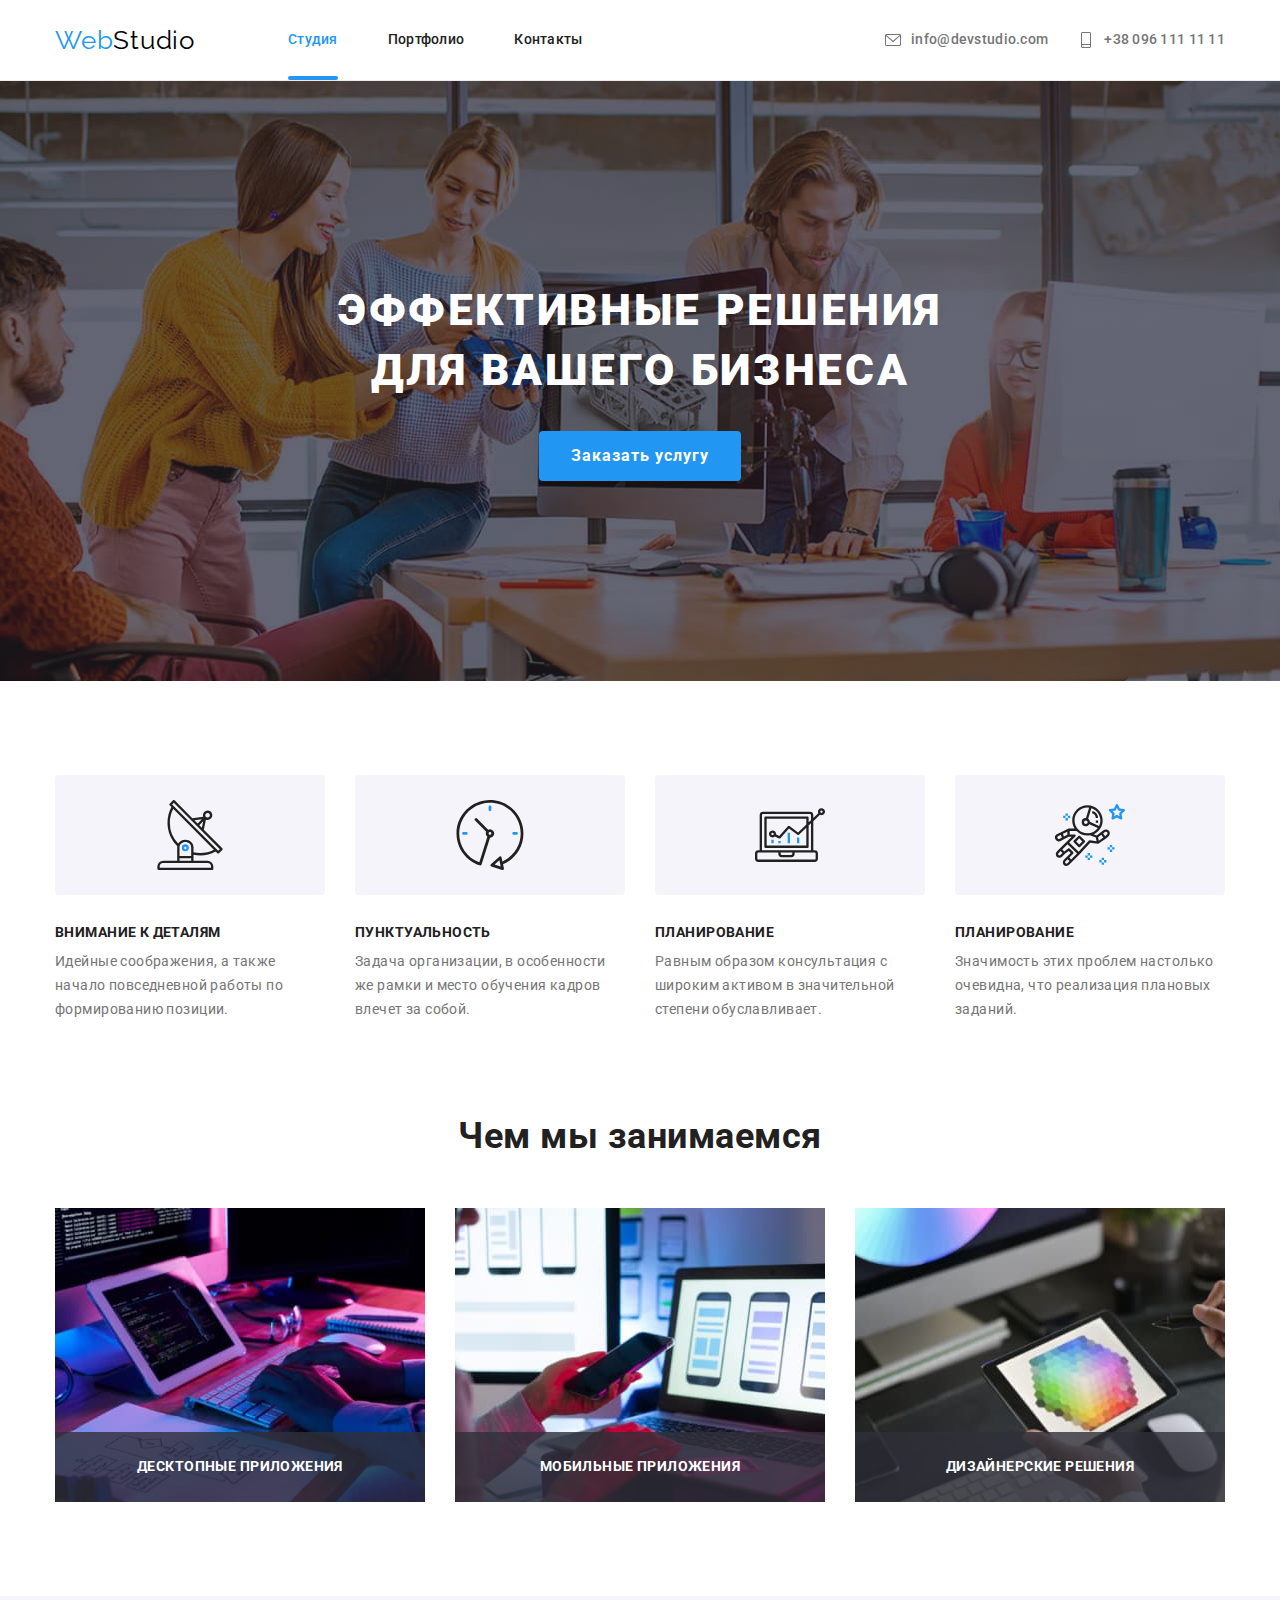
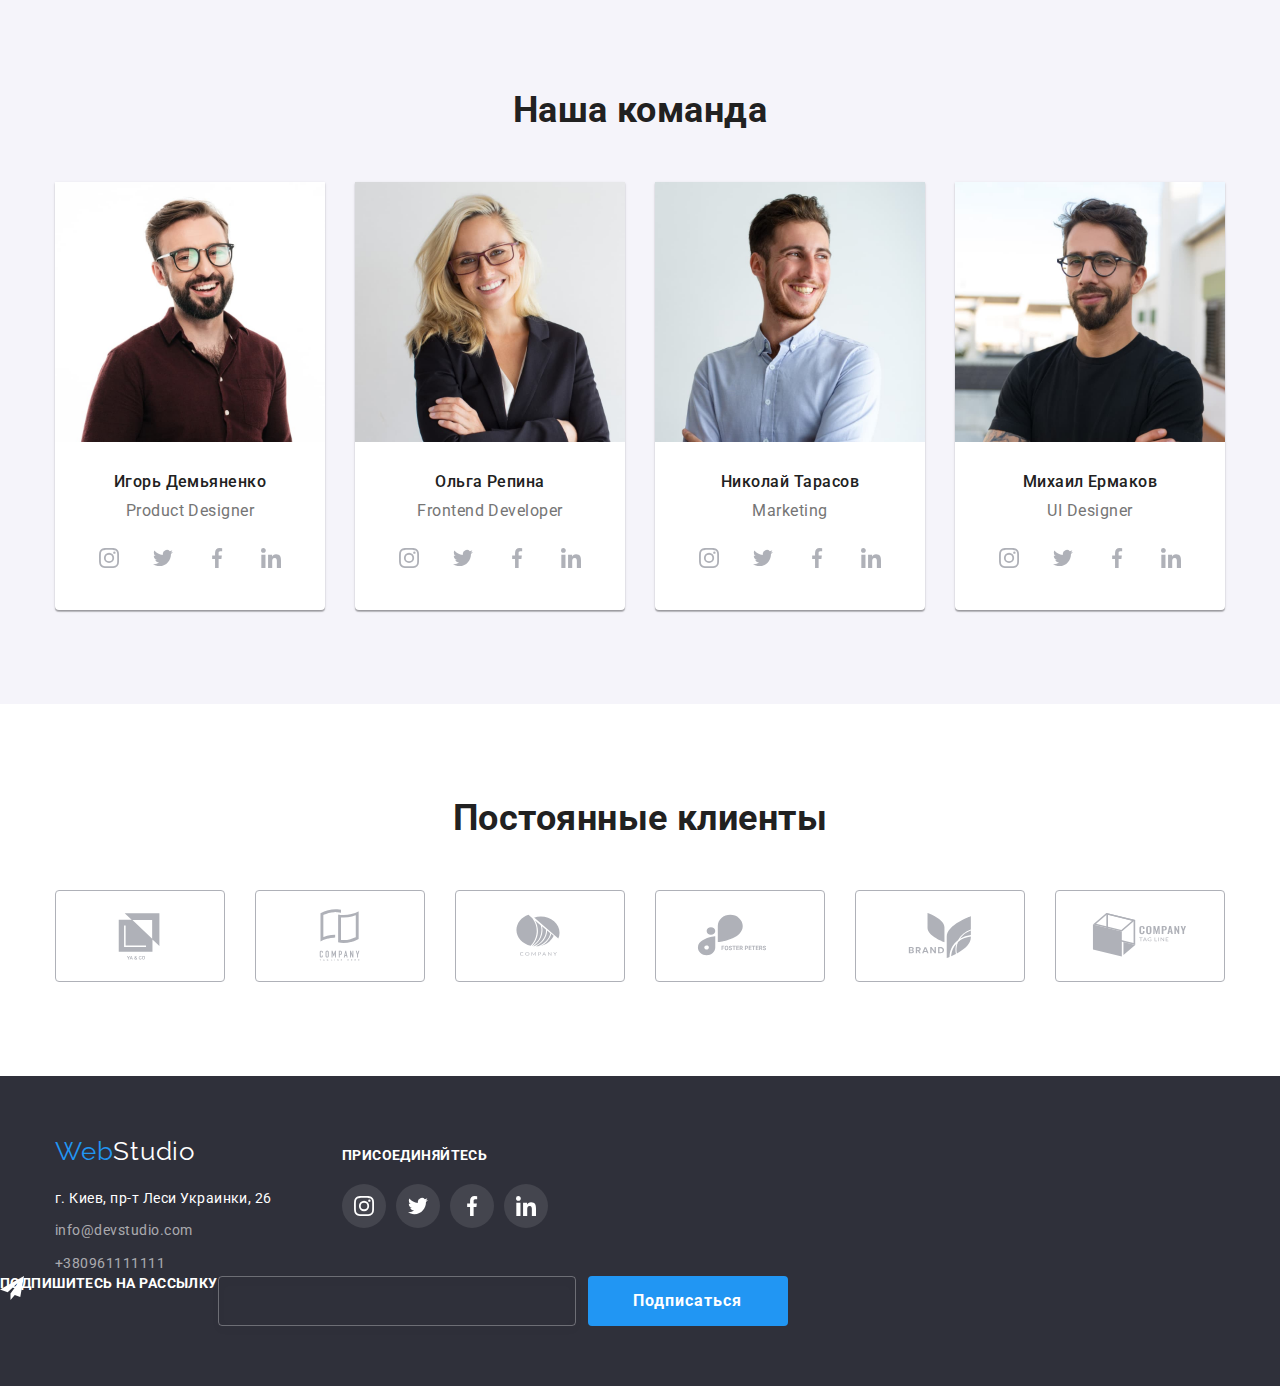
==== index.html @ c55dc3ca "Форма заявки в футере" ====
<!DOCTYPE html>
<html lang="ru">
    <head>     
    <meta charset="UTF-8" />
    <meta http-equiv="X-UA-Compatible" content="IE=edge" />
    <meta name="viewport" content="width=device-width, initial-scale=1.0" />
    <title>Рекламное агенство WebStudio</title>
    <link href="https://fonts.googleapis.com/css2?family=Raleway:wght@700&family=Roboto:wght@400;500;700;900&display=swap"
      rel="stylesheet"/>
      <link rel="stylesheet" href="https://cdnjs.cloudflare.com/ajax/libs/modern-normalize/1.1.0/modern-normalize.min.css"/>
    <link rel="stylesheet" href="./css/styles.css" />
  </head>
  <body>
    <!--Шапка сайта с кнопками и контактами-->
    <header class="header">
      <div class="header-section container">
              <nav class="header-nav">
                <a href="index.html" class="logo-header" lang="en">
                  <span class="web">Web</span><span class="studio">Studio</span>
                </a>
                <ul class="nav-links">
                  <li class="nav-item"><a href="index.html" class="nav-link current">Студия</a></li>
                  <li class="nav-item"><a href="portfolio.html" class="nav-link">Портфолио</a></li>
                  <li class="nav-item"><a href="" class="nav-link">Контакты</a></li>
                </ul>
              </nav>
              <ul class="nav-contacts">                
                <li class="cont-item"><a href="mailto:info@devstudio.com" lang="en" class="nav-contact"><svg class="contact-icon" width="16px" height="16px">
                  <use href="./img/icons.svg#icon-mail">
                  </use>
                </svg>info@devstudio.com</a></li>
                <li class="cont-item"><a href="tel:+380961111111" class="nav-contact"><svg class="contact-icon" width="16px" height="16px">
                  <use href="./img/icons.svg#icon-smartphone">
                  </use>
                </svg>+38 096 111 11 11</a></li>
              </ul>
      </div>
    </header>

    <!--Слайдер с баннером или видео-->
    <main>
        <section class="main-section overlay">
          <div class="container">
          <h1 class="main-title">Эффективные решения для вашего бизнеса</h1>
          <button type="button" class="main-button" data-modal-open>Заказать услугу</button>
          </div>
        </section>
      

      <!--Основная информация на странице-->
      <section class="features section">
        <div class="container">
            <h2 class="feature-title visually-hidden">Особенности</h2>
            <ul class="feature-list">
              <li class="feature-item">
                <div class="feature-icons">
                  <svg width="70px" height="70px">
                    <use href="./img/icons.svg#icon-antenna"></use>
                  </svg>
                </div>
                <h3 class="feature-subtitle">Внимание к деталям</h3>
                <p class="feature-text">
                  Идейные соображения, а также начало повседневной работы по
                  формированию позиции.
                </p>
              </li>
              <li  class="feature-item">
                <div class="feature-icons">
                  <svg width="70px" height="70px">
                    <use href="./img/icons.svg#icon-clock"></use>
                  </svg>
                </div>
                <h3 class="feature-subtitle">Пунктуальность</h3>
                <p class="feature-text">
                  Задача организации, в особенности же рамки и место обучения кадров
                  влечет за собой.
                </p>
              </li>
              <li  class="feature-item">
                <div class="feature-icons">
                  <svg width="70px" height="70px">
                    <use href="./img/icons.svg#icon-diagram"></use>
                  </svg>
                </div>
                <h3 class="feature-subtitle">Планирование</h3>
                <p class="feature-text">
                  Равным образом консультация с широким активом в значительной
                  степени обуславливает.
                </p>
              </li>
              <li class="feature-item">
                <div class="feature-icons">
                  <svg width="70px" height="70px">
                    <use href="./img/icons.svg#icon-astronaut"></use>
                  </svg>
                </div>
                <h3 class="feature-subtitle">Планирование</h3>
                <p class="feature-text">
                  Значимость этих проблем настолько очевидна, что реализация плановых заданий.
                </p>
              </li>
            </ul>
        </div>

      </section>

      <!--Чем занимается компания-->
      <section class="info-section">
        <div class="container">
          <h2 class="info-title">Чем мы занимаемся</h2>
          <ul class="info-list">            
            <li class="info-item">     
              <img src="./img/main/img.jpg" alt="Набор кода" width="370" height="294" />
              <div class="info-block">
              <p class="info-text">
                Десктопные приложения
              </p>
              </div>
            </li>
            <li class="info-item">
              <img src="./img/main/img_1.jpg" alt="Телефон в руке" width="370" height="294" />
              <div class="info-block">
              <p class="info-text">
                Мобильные приложения
              </p>
              </div>            
            </li>
            <li class="info-item">
              <img src="./img/main/img_2.jpg" alt="Выбор цвета на экране" width="370" height="294" />
              <div class="info-block">
              <p class="info-text">
                Дизайнерские решения
              </p>
              </div>
            </li>
          </ul>
        </div>
        
      </section>

      <!--Наша команда-->
      <section class="team section">
        <div class="container">
          <h2 class="team-title">Наша команда</h2>
          <ul class="team-list">
            <li class="team-item">
              <img src="./img/main/img_3.jpg" alt="Игорь Демьяненко" width="270" height="260" />
              <div class="team-discription">
                <h3 class="team-subtitle">Игорь Демьяненко</h3>
                <p class="team-text">Product Designer</p>
                <ul class="social-list">
                  <li class="social-item">
                    <a href="" class="social-link">
                      <svg class="social-icon" width="20px" height="20px">
                        <use href="./img/icons.svg#icon-team_instagram"></use>
                      </svg>
                    </a>
                  </li>
                  <li class="social-item">
                    <a href="" class="social-link">
                      <svg class="social-icon" width="20px" height="20px">
                        <use href="./img/icons.svg#icon-team_twitter"></use>
                      </svg>
                    </a>
                  </li>
                  <li class="social-item">
                    <a href="" class="social-link">
                      <svg class="social-icon" width="20px" height="20px">
                        <use href="./img/icons.svg#icon-team_facebook"></use>
                      </svg>
                    </a>
                  </li>
                  <li class="social-item">
                    <a href="" class="social-link">
                      <svg class="social-icon" width="20px" height="20px">
                        <use href="./img/icons.svg#icon-team_linkedin"></use>
                      </svg>
                    </a>
                  </li>
                </ul>
              </div>
            </li>
            <li class="team-item">
              <img src="./img/main/img_4.jpg" alt="Ольга Репина" width="270" height="260" />
              <div class="team-discription">
                <h3 class="team-subtitle">Ольга Репина</h3>
                <p class="team-text">Frontend Developer</p>
                <ul class="social-list">
                  <li class="social-item">
                    <a href="" class="social-link">
                      <svg class="social-icon" width="20px" height="20px">
                        <use href="./img/icons.svg#icon-team_instagram"></use>
                      </svg>
                    </a>
                  </li>
                  <li class="social-item">
                    <a href="" class="social-link">
                      <svg class="social-icon" width="20px" height="20px">
                        <use href="./img/icons.svg#icon-team_twitter"></use>
                      </svg>
                    </a>
                  </li>
                  <li class="social-item">
                    <a href="" class="social-link">
                      <svg class="social-icon" width="20px" height="20px">
                        <use href="./img/icons.svg#icon-team_facebook"></use>
                      </svg>
                    </a>
                  </li>
                  <li class="social-item">
                    <a href="" class="social-link">
                      <svg class="social-icon" width="20px" height="20px">
                        <use href="./img/icons.svg#icon-team_linkedin"></use>
                      </svg>
                    </a>
                  </li>
                </ul>
              </div>            
            </li>
            <li class="team-item">
              <img src="./img/main/img_5.jpg" alt="Николай Тарасов" width="270" height="260" />
              <div class="team-discription">
                <h3 class="team-subtitle">Николай Тарасов</h3>
                <p class="team-text">Marketing</p>
                <ul class="social-list">
                  <li class="social-item">
                    <a href="" class="social-link">
                      <svg class="social-icon" width="20px" height="20px">
                        <use href="./img/icons.svg#icon-team_instagram"></use>
                      </svg>
                    </a>
                  </li>
                  <li class="social-item">
                    <a href="" class="social-link">
                      <svg class="social-icon" width="20px" height="20px">
                        <use href="./img/icons.svg#icon-team_twitter"></use>
                      </svg>
                    </a>
                  </li>
                  <li class="social-item">
                    <a href="" class="social-link">
                      <svg class="social-icon" width="20px" height="20px">
                        <use href="./img/icons.svg#icon-team_facebook"></use>
                      </svg>
                    </a>
                  </li>
                  <li class="social-item">
                    <a href="" class="social-link">
                      <svg class="social-icon" width="20px" height="20px">
                        <use href="./img/icons.svg#icon-team_linkedin"></use>
                      </svg>
                    </a>
                  </li>
                </ul>
              </div>
            </li>
            <li class="team-item">
              <img src="./img/main/img_6.jpg" alt="Михаил Ермаков" width="270" height="260" />
              <div class="team-discription">
                <h3 class="team-subtitle">Михаил Ермаков</h3>
                <p class="team-text">UI Designer</p>
                <ul class="social-list">
                  <li class="social-item">
                    <a href="" class="social-link">
                      <svg class="social-icon" width="20px" height="20px">
                        <use href="./img/icons.svg#icon-team_instagram"></use>
                      </svg>
                    </a>
                  </li>
                  <li class="social-item">
                    <a href="" class="social-link">
                      <svg class="social-icon" width="20px" height="20px">
                        <use href="./img/icons.svg#icon-team_twitter"></use>
                      </svg>
                    </a>
                  </li>
                  <li class="social-item">
                    <a href="" class="social-link">
                      <svg class="social-icon" width="20px" height="20px">
                        <use href="./img/icons.svg#icon-team_facebook"></use>
                      </svg>
                    </a>
                  </li>
                  <li class="social-item">
                    <a href="" class="social-link">
                      <svg class="social-icon" width="20px" height="20px">
                        <use href="./img/icons.svg#icon-team_linkedin"></use>
                      </svg>
                    </a>
                  </li>
                </ul>
              </div>              
            </li>
          </ul>
        </div>
      </section>
      <!-- Постоянные клиенты -->
      <section class="section">
        <div class="container">
          <h2 class="client-title">Постоянные клиенты</h2>
          <ul class="client-list">
            <li class="client-item">
              <a href="" class="client-link">
                <svg class="client-icon" width="106px" height="60px">
                  <use href="./img/icons.svg#icon-company_one"></use>
                </svg>
              </a>
            </li>
            <li class="client-item">
              <a href="" class="client-link">
                <svg class="client-icon" width="106px" height="60px">
                  <use href="./img/icons.svg#icon-company_two"></use>
                </svg>
              </a>
            </li>
            <li class="client-item">
              <a href="" class="client-link">
                <svg class="client-icon" width="106px" height="60px">
                  <use href="./img/icons.svg#icon-company_three"></use>
                </svg>
              </a>
            </li>
            <li class="client-item">
              <a href="" class="client-link">
                <svg class="client-icon" width="106px" height="60px">
                  <use href="./img/icons.svg#icon-company_four"></use>
                </svg>
              </a>
            </li>
            <li class="client-item">
              <a href="" class="client-link">
                <svg class="client-icon" width="106px" height="60px">
                  <use href="./img/icons.svg#icon-company_five"></use>
                </svg>
              </a>
            </li>
            <li class="client-item">
              <a href="" class="client-link">
                <svg class="client-icon" width="106px" height="60px">
                  <use href="./img/icons.svg#icon-company_six"></use>
                </svg>
              </a>
            </li>
          </ul>
        </div>
      </section>
    </main>

    <!--Подвал сайта-->

    <footer class="footer">
      <div class="container footer-section">
        <div>
          <a href="index.html" class="logo-footer" lang="en">
            <span class="web">Web</span><span class="footer-studio">Studio</span>
          </a>
          <address>
            <p class="contacts">
              <span class="footer-location">г. Киев, пр-т Леси Украинки, 26</span>
              <a href="mailto:info@devstudio.com" lang="en" class="footer-contact-mail">info@devstudio.com</a>
              <a href="tel:+380961111111" class="footer-contact-phone">+380961111111</a>
            </p>
          </address>
        </div>
        <div class="footer-social">
          <h2 class="footer-social-title">присоединяйтесь</h2>
          <ul class="footer-social-list">
            <li class="footer-social-item">
              <a href="" class="footer-social-link">
                <svg class="footer-social-icon" width="20px" height="20px">
                  <use href="./img/icons.svg#icon-footer_instagram"></use>
                </svg>
              </a>
            </li>
            <li class="footer-social-item">
              <a href="" class="footer-social-link">
                <svg class="footer-social-icon" width="20px" height="20px">
                  <use href="./img/icons.svg#icon-footer_twitter"></use>
                </svg>
              </a>
            </li>
            <li class="footer-social-item">
              <a href="" class="footer-social-link">
                <svg class="footer-social-icon" width="20px" height="20px">
                  <use href="./img/icons.svg#icon-footer_facebook"></use>
                </svg>
              </a>
            </li>
            <li class="footer-social-item">
              <a href="" class="footer-social-link">
                <svg class="footer-social-icon" width="20px" height="20px">
                  <use href="./img/icons.svg#icon-footer_linkedin"></use>
                </svg>
              </a>
            </li>
          </ul>
        </div>
      </div>
      <form class="footer-form">
        <div class="footer-form-block">
          <p class="footer-form-text">Подпишитесь на рассылку</p>
          <input class="footer-form-input" type="text">
          <button class="footer-form-button" type="submit">
            <span class="footer-form-button-text">Подписаться</span>
          </button>
          <svg class="form-footer-icon" width="24px" height="24px">
            <use href="./img/icons.svg#icon-icon-send"></use>
          </svg>
        </div>
      </form>          
    </footer>
    <div class="backdrop is-hidden" data-modal>
      <div class="modal">
        <button type="button" class="modal-btn" data-modal-close>
          <svg class="icon-close" width="18px" height="18px">
            <use href="./img/icons.svg#icon-close"></use>
          </svg>
        </button>
        <form action="#" class="modal-form">
          <p class="modal-form-head">Оставьте свои данные, мы вам перезвоним</p>
          <label class="modal-form-field">
            Имя
            <span class="modal-form-wrapper">
              <input class="modal-form-input" type="text" name="user-name">
              <svg class="modal-form-icon" width="18px" height="18px">
                <use href="./img/icons.svg#icon-person"></use>
              </svg>
            </span>
          </label>
          <label class="modal-form-field">
            Телефон
            <span class="modal-form-wrapper">
              <input class="modal-form-input" type="tel" name="user-tel">
              <svg class="modal-form-icon" width="18px" height="18px">
                <use href="./img/icons.svg#icon-phone"></use>
              </svg>
            </span>
          </label>
          <label class="modal-form-field">
            Почта
            <span class="modal-form-wrapper">
              <input class="modal-form-input" type="email" name="user-email">
              <svg class="modal-form-icon" width="18px" height="18px">
                <use href="./img/icons.svg#icon-email"></use>
              </svg>
            </span>
          </label>
          <label class="modal-form-textarea-field">
            Комментарий
            <textarea class="modal-form-message" name="user-message" placeholder="Введите текст"></textarea>
          </label>
          <input class="modal-form-checkbox visually-hidden" type="checkbox" id="policy">
          <label class="modal-form-checkbox-label" for="policy">Соглашаюсь с рассылкой и принимаю&nbsp;
          <a class="policy-link" href="">Условия договора</a></label>
          <button class="modal-form-btn" type="submit">
            Отправить
          </button>
        </form>
      </div>
    </div>
    <script src="js/modal.js"></script>
  </body>
  </html>
---- css/styles.css ----
body {
  background-color: #ffffff;
  color: #212121;
  font-family: Roboto, sans-serif;
  letter-spacing: 0.03em;
}

:root {
  --primery-text-color: #212121;
  --secondary-text-color: #757575;
  --text-white-color: #ffffff;
  --accent-text-color: #2196f3;
}

h1,
h2,
h3,
h4,
h5,
h6,
p {
  margin: 0;
}

ul {
  padding: 0;
  margin: 0;
}

.visually-hidden {
  position: absolute;
  width: 1px;
  height: 1px;
  margin: -1px;
  padding: 0;
  overflow: hidden;
  border: 0;
  clip: rect(0 0 0 0);
}

img {
  display: block;
  max-width: 100%;
}

.container {
  width: 1200px;
  padding-left: 15px;
  padding-right: 15px;
  margin: 0 auto;
}

.section {
  padding: 94px 0px;
}

/* Блок header */

.header {
  border-bottom: 1px solid #ececec;
}

.header-section {
  display: flex;
  align-items: center;
}

.header-nav {
  display: flex;
  align-items: center;
}

.logo-header {
  margin-right: 93px;

  text-decoration: none;
  font-family: Raleway, sans-serif;
  letter-spacing: 0.03em;
  font-size: 26px;
  line-height: 1.19;
}

.web {
  color: var(--accent-text-color);
}

.studio {
  color: #000000;
}

.nav-links {
  display: flex;

  list-style: none;
  letter-spacing: 0.02em;
  font-weight: 500;
  font-size: 14px;
  line-height: 1.14;
}

.nav-links .nav-item + .nav-item {
  margin-left: 50px;
}

.nav-link {
  display: block;
  padding-top: 32px;
  padding-bottom: 32px;

  text-decoration: none;
  color: var(--primery-text-color);

  position: relative;
  transition: color 250ms cubic-bezier(0.4, 0, 0.2, 1);
}

.nav-link.current {
  color: var(--accent-text-color);
}

.nav-link.current::after {
  content: "";
  display: block;
  position: absolute;
  left: 0;
  bottom: 0;

  width: 100%;
  height: 4px;
  border-radius: 2px;
  background-color: var(--accent-text-color);
}

.nav-contacts {
  display: flex;
  margin-left: auto;

  list-style: none;
  letter-spacing: 0.02em;
  font-weight: 500;
  font-size: 14px;
  line-height: 1.14;
}

.nav-contacts .cont-item + .cont-item {
  margin-left: 30px;
}

.nav-contact {
  display: flex;
  color: var(--secondary-text-color);
  text-decoration: none;
  transition: color 250ms cubic-bezier(0.4, 0, 0.2, 1);
}

.nav-link:hover,
.nav-link:focus,
.nav-contact:hover,
.nav-contact:focus {
  color: var(--accent-text-color);
}

.contact-icon {
  margin-right: 10px;
  fill: currentColor;
}

/* Главная страница */
/* Блок main */
/* Блок со слайдером */

.main-section {
  text-align: center;
  padding: 200px 0px;
}
.overlay {
  background-color: #2f303a;

  background-image: linear-gradient(
      rgba(47, 48, 58, 0.4),
      rgba(47, 48, 58, 0.4)
    ),
    url(../img/main/hero_img.jpg);
  background-repeat: no-repeat;
  background-position: center;
  background-size: cover;
  max-width: 1600px;
  margin: 0 auto;
}
.main-title {
  margin: 0 auto;
  margin-bottom: 30px;
  width: 696px;

  color: var(--text-white-color);
  text-transform: uppercase;
  font-weight: 900;
  font-size: 44px;
  line-height: 1.36;
  letter-spacing: 0.06em;
}

.main-button {
  padding: 10px 32px;
  box-shadow: 0px 4px 4px rgba(0, 0, 0, 0.15);
  border-radius: 4px;
  border: none;

  background-color: var(--accent-text-color);
  color: var(--text-white-color);
  letter-spacing: 0.06em;
  font-family: inherit;
  font-weight: 700;
  font-size: 16px;
  line-height: 1.87;
  text-align: center;
  cursor: pointer;

  transition: background-color 250ms cubic-bezier(0.4, 0, 0.2, 1);
}
.main-button:hover,
.main-button:focus {
  background-color: #188ce8;
}

/* Блок с преимуществами */

.feature-list {
  list-style: none;
  display: flex;
  flex-wrap: wrap;
  margin-right: -30px;
}
.feature-item {
  flex-basis: calc(100% / 4 - 30px);
  margin-right: 30px;
}
.feature-item:nth-child(4n) {
  margin-right: 0;
}

.feature-icons {
  background-color: #f5f4fa;
  margin-bottom: 30px;
  width: 270px;
  height: 120px;
  border-radius: 4px;
  display: flex;
  justify-content: center;
  align-items: center;
}

.feature-subtitle {
  margin-bottom: 10px;

  color: var(--primery-text-color);
  text-transform: uppercase;
  font-weight: 700;
  font-size: 14px;
  line-height: 1.14;
  letter-spacing: 0.03em;
}
.feature-text {
  color: var(--secondary-text-color);
  font-size: 14px;
  line-height: 1.71;
  letter-spacing: 0.03em;
}

/* Блок с картинками */

.info-section {
  padding-top: 0;
  padding-bottom: 94px;
}

.info-title {
  margin-bottom: 50px;

  color: var(--primery-text-color);
  font-weight: 700;
  font-size: 36px;
  line-height: 1.16;
  text-align: center;
}
.info-list {
  list-style: none;
  display: flex;
  flex-wrap: wrap;
  margin-right: -30px;
}

.info-item {
  flex-basis: calc(100% / 3 - 30px);
  margin-right: 30px;
  position: relative;
}

.info-block {
  display: flex;
  align-items: center;
  justify-content: center;

  position: absolute;

  left: 0;
  bottom: 0;
  width: 100%;
  min-height: 70px;
  background-color: rgba(47, 48, 58, 0.8);
}

.info-text {
  color: var(--text-white-color);
  text-transform: uppercase;
  font-weight: 700;
  font-size: 14px;
  line-height: 1.14;
  letter-spacing: 0.03em;
}

/* Блок Наша команда */

.team {
  background-color: #f5f4fa;
}
.team-title {
  margin-bottom: 50px;

  color: var(--primery-text-color);
  font-weight: 700;
  font-size: 36px;
  line-height: 1.16;
  text-align: center;
}
.team-list {
  list-style: none;
  display: flex;
  flex-wrap: wrap;
  margin-right: -30px;
}
.team-item {
  flex-basis: calc(100% / 4 - 30px);
  margin-right: 30px;

  background: #ffffff;
  box-shadow: 0px 1px 3px rgba(0, 0, 0, 0.12), 0px 1px 1px rgba(0, 0, 0, 0.14),
    0px 2px 1px rgba(0, 0, 0, 0.2);
  border-radius: 0px 0px 4px 4px;
}
.team-discription {
  padding: 30px 0px;
}

.team-subtitle {
  margin-bottom: 10px;

  color: var(--primery-text-color);
  font-weight: 500;
  font-size: 16px;
  line-height: 1.19;
  text-align: center;
}
.team-text {
  color: var(--secondary-text-color);
  font-size: 16px;
  line-height: 1.19;
  text-align: center;
  margin-bottom: 16px;
}
.social-list {
  display: flex;
  list-style: none;
  justify-content: center;
}
.social-list .social-item + .social-item {
  margin-left: 10px;
}
.social-item {
  width: 44px;
  height: 44px;
}
.social-link {
  width: 100%;
  height: 100%;
  background-color: #ffffff;
  display: flex;
  align-items: center;
  justify-content: center;
  border-radius: 50%;
  transition: background-color 250ms cubic-bezier(0.4, 0, 0.2, 1);
}
.social-icon {
  fill: #afb1b8;
  transition: fill 250ms cubic-bezier(0.4, 0, 0.2, 1);
}
.social-link:hover,
.social-link:focus {
  background-color: var(--accent-text-color);
}
.social-link:hover .social-icon,
.social-link:focus .social-icon {
  fill: #ffffff;
}

/* Постоянные клиенты */

.client-title {
  margin-bottom: 50px;

  color: var(--primery-text-color);
  font-weight: 700;
  font-size: 36px;
  line-height: 1.16;
  text-align: center;
}
.client-list {
  list-style: none;
  display: flex;
  justify-content: center;
}
.client-list .client-item + .client-item {
  margin-left: 30px;
}

.client-link {
  width: 170px;
  height: 92px;
  display: flex;
  border: 1px solid #afb1b8;
  align-items: center;
  justify-content: center;
  border-radius: 4px;
  transition: border-color 250ms cubic-bezier(0.4, 0, 0.2, 1);
}
.client-icon {
  fill: #afb1b8;
  transition: fill 250ms cubic-bezier(0.4, 0, 0.2, 1);
}

.client-link:hover,
.client-link:focus {
  border-color: var(--accent-text-color);
}
.client-link:hover .client-icon,
.client-link:focus .client-icon {
  fill: var(--accent-text-color);
}
/* Подвал сайта */

.footer {
  background-color: #2f303a;
  padding-top: 60px;
  padding-bottom: 60px;
}
.footer-section {
  display: flex;
  align-items: baseline;
}
.logo-footer {
  display: block;
  margin-bottom: 20px;

  text-decoration: none;
  font-family: Raleway, sans-serif;
  letter-spacing: 0.03em;
  font-size: 26px;
  line-height: 1.19;
}
.footer-studio {
  color: var(--text-white-color);
}

.footer-location {
  display: block;
  margin-bottom: 9px;

  color: var(--text-white-color);
  font-size: 14px;
  line-height: 1.71;
}
.footer-contact-mail {
  display: block;
  margin-bottom: 9px;

  color: rgba(255, 255, 255, 0.6);
  text-decoration: none;
  font-size: 14px;
  line-height: 1.71;
}

.footer-contact-phone {
  display: block;

  color: rgba(255, 255, 255, 0.6);
  text-decoration: none;
  font-size: 14px;
  line-height: 1.71;
}

.footer-location {
  font-style: normal;
}

.footer-contact-mail,
.footer-contact-phone {
  font-style: normal;
  transition: color 250ms cubic-bezier(0.4, 0, 0.2, 1);
}

.footer-contact-mail:hover,
.footer-contact-mail:focus,
.footer-contact-phone:hover,
.footer-contact-phone:focus {
  color: var(--accent-text-color);
}

.footer-social {
  margin-left: 70px;
}

.footer-social-title {
  margin-bottom: 20px;

  color: var(--text-white-color);
  font-weight: 700;
  font-size: 14px;
  line-height: 1.14;
  letter-spacing: 0.03em;
  text-transform: uppercase;
}
.footer-social-list {
  list-style: none;
  display: flex;
}
.footer-social-list .footer-social-item + .footer-social-item {
  margin-left: 10px;
}
.footer-social-item {
  width: 44px;
  height: 44px;
}
.footer-social-link {
  width: 100%;
  height: 100%;
  background-color: rgba(255, 255, 255, 0.1);
  display: flex;
  align-items: center;
  justify-content: center;
  border-radius: 50%;
  transition: background-color 250ms cubic-bezier(0.4, 0, 0.2, 1);
}
.footer-social-icon {
  fill: var(--text-white-color);
  transition: fill 250ms cubic-bezier(0.4, 0, 0.2, 1);
}
.footer-social-link:hover,
.footer-social-link:focus {
  background-color: var(--accent-text-color);
}
.footer-social-link:hover .footer-social-icon,
.footer-social-link:focus .footer-social-icon {
  fill: #ffffff;
}

.footer-form-block {
  display: flex;
}

.footer-form-text {
  font-weight: 700;
  font-size: 14px;
  line-height: 1.14;
  letter-spacing: 0.03em;
  color: var(--text-white-color);
  text-transform: uppercase;
}

.footer-form-input {
  width: 358px;
  height: 50px;
  background-color: transparent;
  border: 1px solid rgba(255, 255, 255, 0.3);
  filter: drop-shadow(0px 4px 4px rgba(0, 0, 0, 0.15));
  border-radius: 4px;
  margin-right: 12px;
}

.footer-form-button {
  width: 200px;
  height: 50px;
  border: none;
  border-radius: 4px;
  background-color: var(--accent-text-color);
  position: relative;
}

.footer-form-button-text {
  font-weight: 700;
  font-size: 16px;
  line-height: 1.87;
  display: flex;
  align-items: center;
  justify-content: center;
  text-align: center;
  letter-spacing: 0.06em;
  color: var(--text-white-color);
}

.form-footer-icon {
  position: absolute;
}

/* Страница Портфолио */
/* Примеры работ */

.portfolio-title {
  position: absolute;
  width: 1px;
  height: 1px;
  margin: -1px;
  padding: 0;
  overflow: hidden;
  border: 0;
  clip: rect(0 0 0 0);
}
.portfolio-buttons {
  display: flex;
  justify-content: center;

  margin-bottom: 50px;
  list-style: none;
}

.portfolio-buttons .portfolio-btn + .portfolio-btn {
  margin-left: 8px;
}

.portfolio-item {
  padding: 6px 22px;
  border: transparent;
  border-radius: 4px;

  color: var(--primery-text-color);
  background-color: #f5f4fa;
  font-family: inherit;
  font-weight: 500;
  font-size: 16px;
  line-height: 1.62;
  text-align: center;
  cursor: pointer;
  transition: color 250ms cubic-bezier(0.4, 0, 0.2, 1),
    background-color 250ms cubic-bezier(0.4, 0, 0.2, 1),
    box-shadow 250ms cubic-bezier(0.4, 0, 0.2, 1);
}

.portfolio-item:hover,
.portfolio-item:focus {
  color: var(--text-white-color);
  background-color: var(--accent-text-color);
  box-shadow: 0px 3px 1px rgba(0, 0, 0, 0.1), 0px 1px 2px rgba(0, 0, 0, 0.08),
    0px 2px 2px rgba(0, 0, 0, 0.12);
}

.portfolio-list {
  list-style: none;
  display: flex;
  flex-wrap: wrap;
  margin-left: -30px;
  margin-top: -30px;
}

.portfolio-img {
  flex-basis: calc(100% / 3 - 30px);
  margin-left: 30px;
  margin-top: 30px;
  transition: transform 250ms cubic-bezier(0.4, 0, 0.2, 1);
}

.portfolio-img:hover .portfolio-block-text,
.portfolio-img:focus .portfolio-block-text {
  transform: translate(0);
}

.portfolio-block {
  position: relative;
  overflow: hidden;
  display: flex;
}

.portfolio-block-text {
  position: absolute;
  height: 100%;
  background-color: rgba(33, 150, 243, 0.9);

  color: var(--text-white-color);
  font-weight: 400px;
  font-size: 18px;
  line-height: 1.56;
  letter-spacing: 0.03em;

  padding: 63px 24px;

  transform: translateY(100%);
  transition: transform 250ms cubic-bezier(0.4, 0, 0.2, 1);
}

.portfolio-link {
  display: block;
  text-decoration: none;
  transition: box-shadow 250ms cubic-bezier(0.4, 0, 0.2, 1);
}

.portfolio-link:hover,
.portfolio-link:focus {
  box-shadow: 0px 1px 1px rgba(0, 0, 0, 0.12), 0px 4px 4px rgba(0, 0, 0, 0.06),
    1px 4px 6px rgba(0, 0, 0, 0.16);
}

.portfolio-discription {
  padding: 20px 24px;
  border: 1px solid #eeeeee;
  border-top: none;
  text-decoration: none;
}

.portfolio-subtitle {
  margin-bottom: 4px;

  color: var(--primery-text-color);
  letter-spacing: 0.06em;
  font-weight: 700;
  font-size: 18px;
  line-height: 2;
}

.portfolio-text {
  color: var(--secondary-text-color);
  font-size: 16px;
  line-height: 1.87;
}

.backdrop {
  width: 100vw;
  height: 100vh;
  background-color: rgba(0, 0, 0, 0.2);
  position: fixed;
  top: 0;
  transition: opacity 250ms cubic-bezier(0.4, 0, 0.2, 1),
    visibility 250ms cubic-bezier(0.4, 0, 0.2, 1);
}

.backdrop.is-hidden .modal {
  transform: scale(0.5);
  transition: transform 250ms cubic-bezier(0.4, 0, 0.2, 1);
}

.modal {
  width: 528px;
  height: 561px;
  background-color: var(--text-white-color);
  border-radius: 4px;
  box-shadow: 0px 1px 3px rgba(0, 0, 0, 0.12), 0px 1px 1px rgba(0, 0, 0, 0.14),
    0px 2px 1px rgba(0, 0, 0, 0.2);

  padding: 40px;

  position: absolute;
  top: 50%;
  left: 50%;
  transform: translate(-50%, -50%) scale(1);
  transition: transform 250ms cubic-bezier(0.4, 0, 0.2, 1);
}

.modal-btn {
  background-color: var(--text-white-color);
  border: 1px solid rgba(0, 0, 0, 0.1);
  border-radius: 50%;
  width: 30px;
  height: 30px;
  position: absolute;
  top: 8px;
  right: 8px;
  display: flex;
  align-items: center;
  justify-content: center;

  transition: fill 250ms cubic-bezier(0.4, 0, 0.2, 1);
}

.modal-btn:hover,
.modal-btn:focus {
  fill: var(--accent-text-color);
  cursor: pointer;
}

.backdrop.is-hidden {
  visibility: hidden;
  opacity: 0;
  pointer-events: none;
}

.modal-form {
  display: flex;
  flex-direction: column;
}

.modal-form-head {
  font-weight: 700;
  font-size: 20px;
  line-height: 1.15;
  text-align: center;
  letter-spacing: 0.03em;
  color: var(--primery-text-color);

  margin-bottom: 12px;
}

.modal-form-field {
  font-weight: 400;
  font-size: 12px;
  line-height: 1.17;
  letter-spacing: 0.01em;
  color: #757575;

  margin-bottom: 10px;
}

.modal-form-wrapper {
  position: relative;
  display: block;
  margin-top: 4px;
}

.modal-form-input {
  width: 100%;
  height: 40px;
  padding-left: 42px;

  border: 1px solid rgba(33, 33, 33, 0.2);
  box-sizing: border-box;
  border-radius: 4px;

  transition: border-color 250ms cubic-bezier(0.4, 0, 0.2, 1);
}

.modal-form-textarea-field {
  font-weight: 400;
  font-size: 12px;
  line-height: 1.17;
  letter-spacing: 0.01em;
  color: #757575;

  margin-bottom: 20px;
}

.modal-form-message {
  width: 100%;
  height: 120px;
  border: 1px solid rgba(33, 33, 33, 0.2);
  box-sizing: border-box;
  border-radius: 4px;
  margin-top: 4px;
  padding: 12px 16px;

  resize: none;

  transition: border-color 250ms cubic-bezier(0.4, 0, 0.2, 1);
}

.modal-form-input:focus,
.modal-form-message:focus {
  outline: none;
  border-color: var(--accent-text-color);
}

.modal-form-message::placeholder {
  font-weight: 400;
  font-size: 14px;
  line-height: 1.14;
  letter-spacing: 0.01em;
  color: rgba(117, 117, 117, 0.5);
}

.modal-form-icon {
  position: absolute;
  top: 50%;
  left: 12px;
  transform: translateY(-50%);
  transition: fill 250ms cubic-bezier(0.4, 0, 0.2, 1);
}

.modal-form-input:focus + .modal-form-icon {
  fill: var(--accent-text-color);
}

.modal-form-checkbox-label::before {
  display: block;
  content: "";
  width: 16px;
  height: 15px;
  border: 2px solid var(--primery-text-color);
  border-radius: 3px;
  cursor: pointer;

  margin-right: 8px;
}

.modal-form-checkbox-label {
  display: flex;
  align-items: center;
  justify-content: center;

  font-weight: 400;
  font-size: 14px;
  line-height: 1.71px;
  letter-spacing: 0.03em;
  color: #757575;

  margin-bottom: 30px;
}

.modal-form-checkbox:checked + .modal-form-checkbox-label::before {
  background-image: url(../img/main/icon-check.svg);
  border: transparent;
}

.modal-form-checkbox:focus + .modal-form-checkbox-label::before {
  border-color: var(--accent-text-color);
}

.policy-link {
  color: var(--accent-text-color);
}

.modal-form-btn {
  width: 200px;
  height: 50px;
  color: var(--text-white-color);
  background-color: var(--accent-text-color);
  box-shadow: 0px 4px 4px rgba(0, 0, 0, 0.15);
  border-radius: 4px;
  border: none;
  margin: 0 auto;
}

.modal-form-btn:hover,
.modal-form-btn:focus {
  background-color: #188ce8;
  cursor: pointer;
}
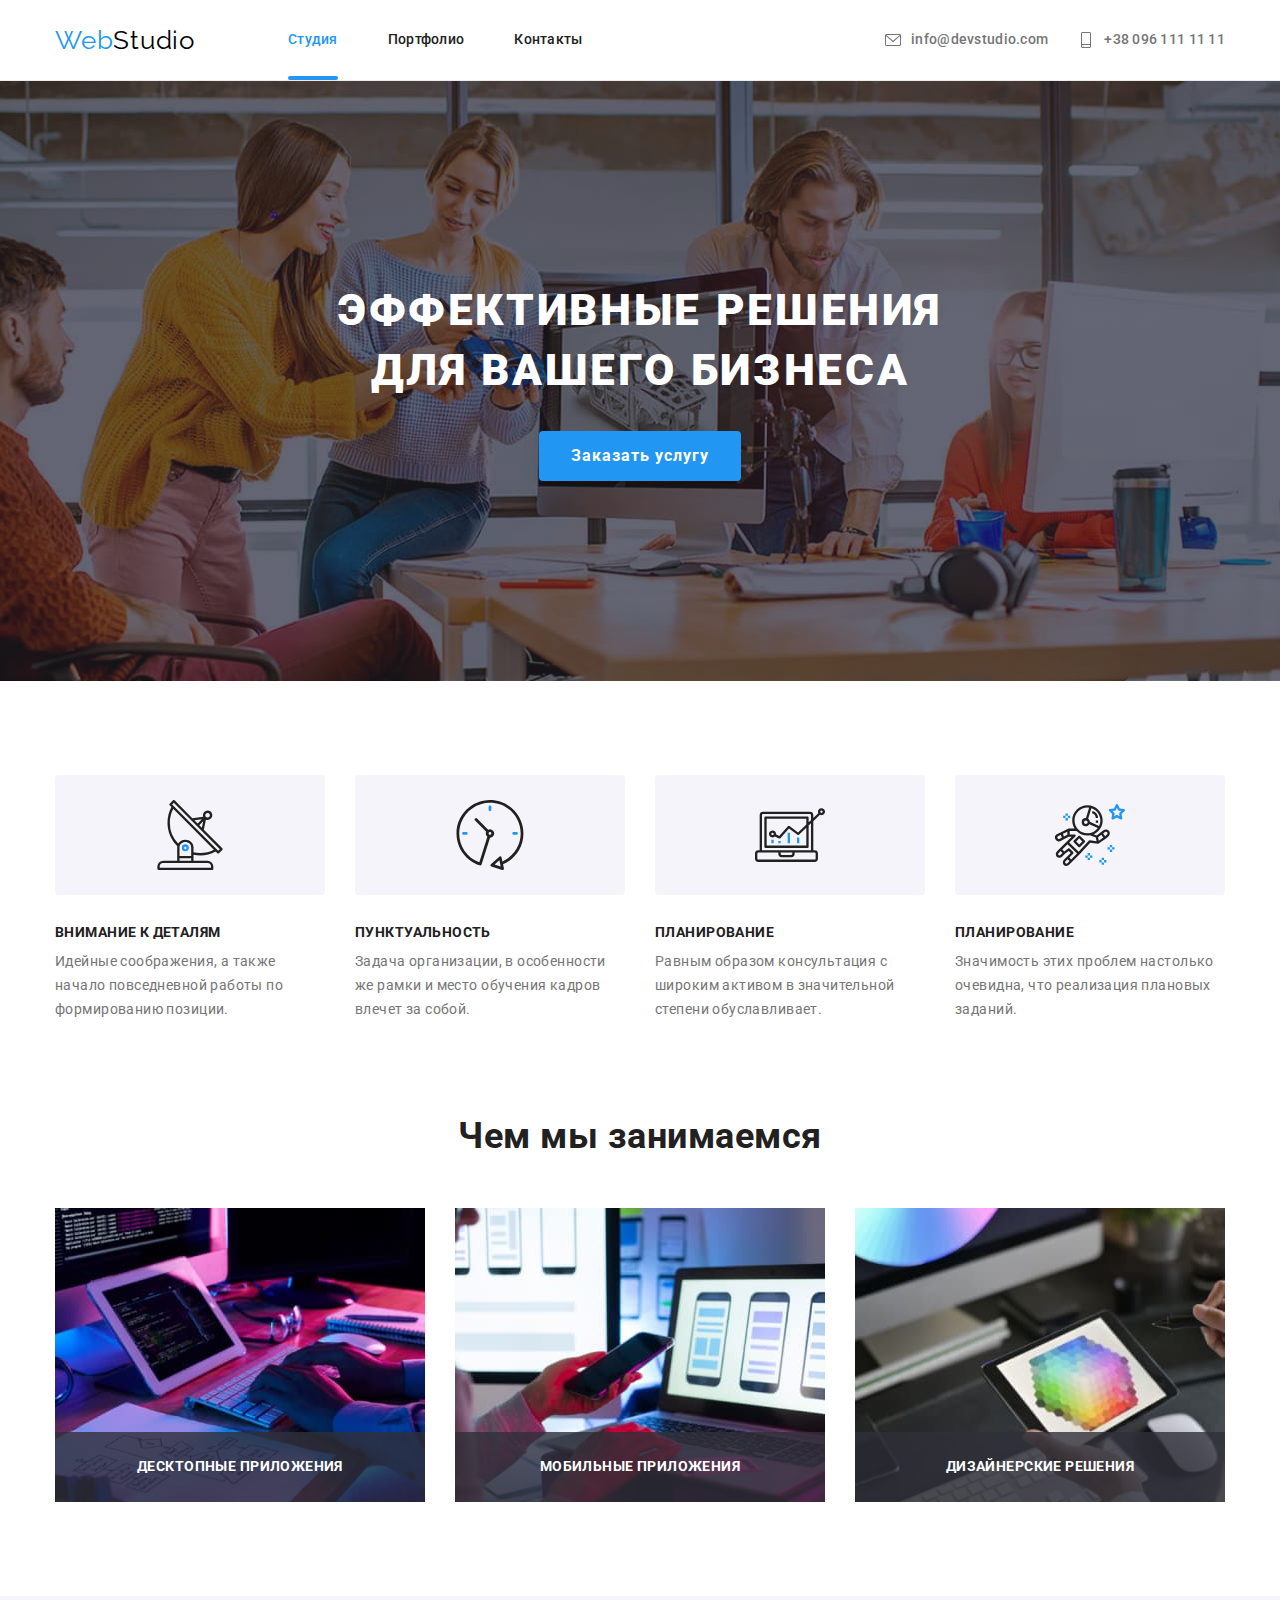
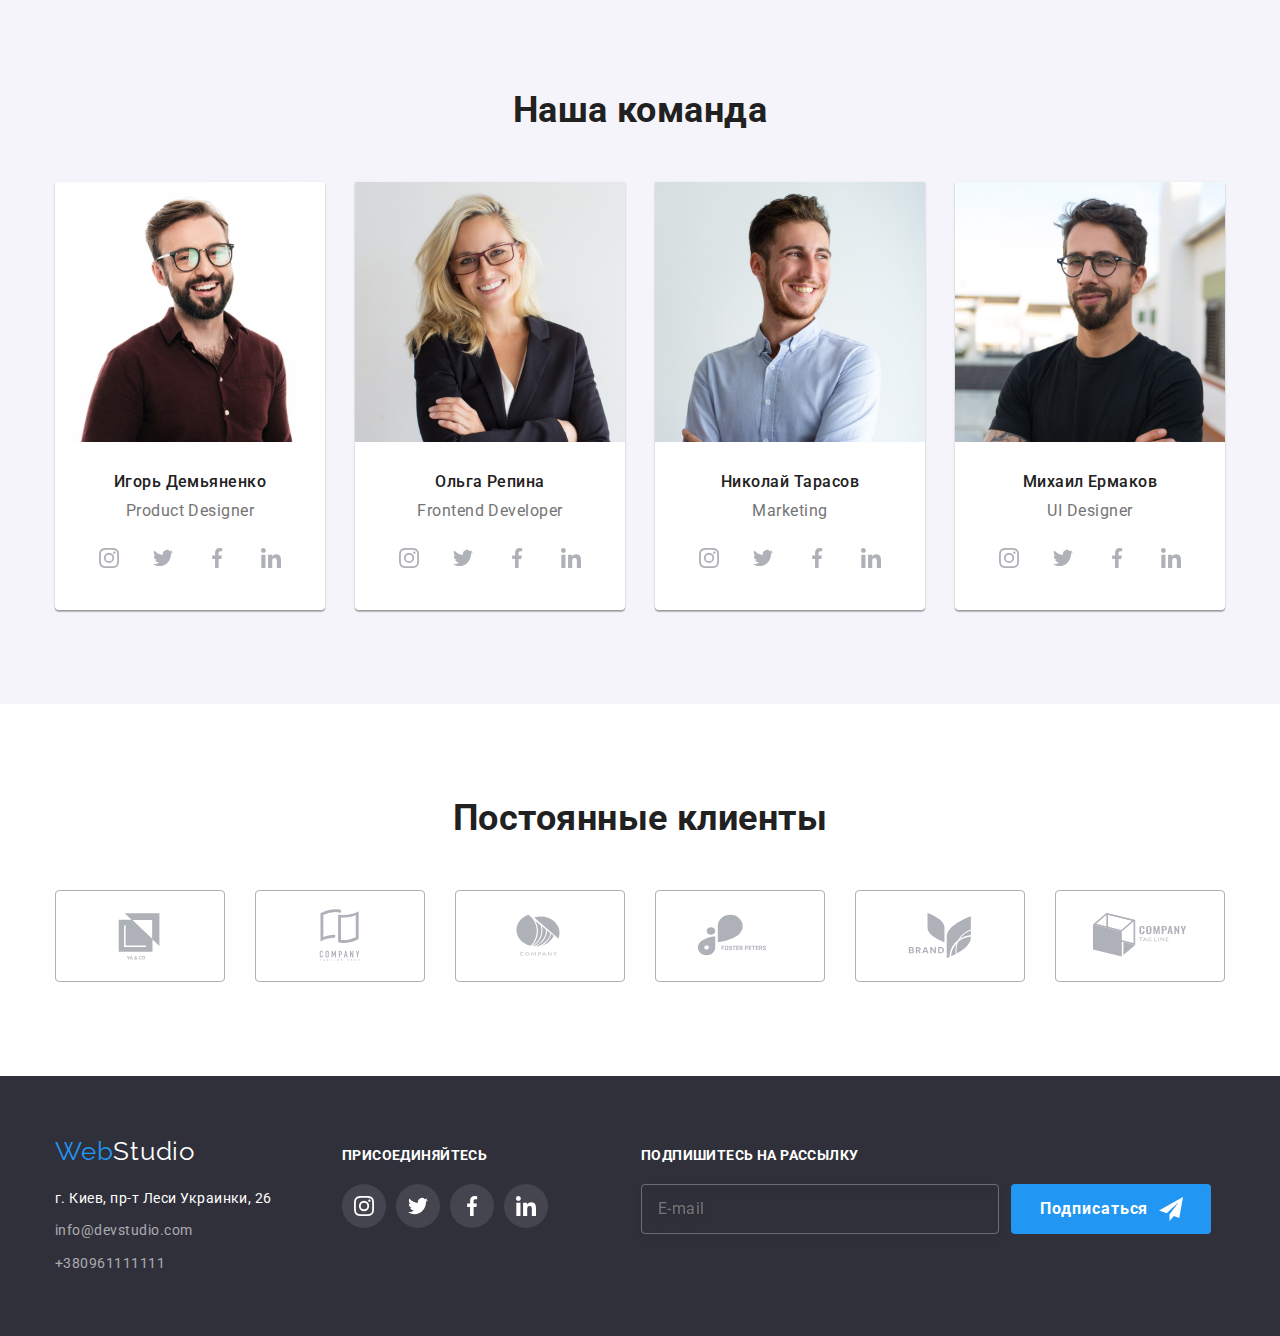
==== commit 30677b01: "Подписка в футере" ====
--- a/index.html
+++ b/index.html
@@ -395,19 +395,20 @@
             </li>
           </ul>
         </div>
-      </div>
-      <form class="footer-form">
-        <div class="footer-form-block">
+        <form class="footer-form">
           <p class="footer-form-text">Подпишитесь на рассылку</p>
-          <input class="footer-form-input" type="text">
-          <button class="footer-form-button" type="submit">
-            <span class="footer-form-button-text">Подписаться</span>
-          </button>
-          <svg class="form-footer-icon" width="24px" height="24px">
-            <use href="./img/icons.svg#icon-icon-send"></use>
-          </svg>
-        </div>
-      </form>          
+          <div class="footer-form-block">
+            <input class="footer-form-input" type="text" placeholder="E-mail">
+            <button class="footer-form-button" type="submit">
+              <span class="footer-form-button-text">Подписаться</span>
+              <svg class="form-footer-icon" width="24px" height="24px">
+                <use href="./img/icons.svg#icon-icon-send"></use>
+              </svg>
+            </button>
+            
+          </div>
+        </form>
+      </div>                
     </footer>
     <div class="backdrop is-hidden" data-modal>
       <div class="modal">
@@ -449,7 +450,7 @@
             Комментарий
             <textarea class="modal-form-message" name="user-message" placeholder="Введите текст"></textarea>
           </label>
-          <input class="modal-form-checkbox visually-hidden" type="checkbox" id="policy">
+          <input class="modal-form-checkbox visually-hidden" type="checkbox" id="policy" name="policy">
           <label class="modal-form-checkbox-label" for="policy">Соглашаюсь с рассылкой и принимаю&nbsp;
           <a class="policy-link" href="">Условия договора</a></label>
           <button class="modal-form-btn" type="submit">
--- a/css/styles.css
+++ b/css/styles.css
@@ -517,6 +517,7 @@
 
 .footer-social {
   margin-left: 70px;
+  margin-right: 93px;
 }
 
 .footer-social-title {
@@ -574,16 +575,26 @@
   letter-spacing: 0.03em;
   color: var(--text-white-color);
   text-transform: uppercase;
+  margin-bottom: 20px;
 }
 
 .footer-form-input {
   width: 358px;
   height: 50px;
+  color: var(--text-white-color);
   background-color: transparent;
   border: 1px solid rgba(255, 255, 255, 0.3);
   filter: drop-shadow(0px 4px 4px rgba(0, 0, 0, 0.15));
   border-radius: 4px;
   margin-right: 12px;
+  padding-left: 16px;
+
+  font-weight: 400;
+  font-size: 16px;
+  line-height: 1.25;
+  display: flex;
+  align-items: center;
+  letter-spacing: 0.03em;
 }
 
 .footer-form-button {
@@ -592,23 +603,31 @@
   border: none;
   border-radius: 4px;
   background-color: var(--accent-text-color);
+  display: flex;
+  align-items: center;
+  padding-left: 29px;
   position: relative;
+}
+
+.footer-form-button:hover,
+.footer-form-button:focus {
+  background-color: #188ce8;
+  cursor: pointer;
 }
 
 .footer-form-button-text {
   font-weight: 700;
   font-size: 16px;
   line-height: 1.87;
-  display: flex;
-  align-items: center;
-  justify-content: center;
-  text-align: center;
+
   letter-spacing: 0.06em;
   color: var(--text-white-color);
 }
 
 .form-footer-icon {
   position: absolute;
+  top: 13px;
+  right: 28px;
 }
 
 /* Страница Портфолио */
@@ -690,7 +709,7 @@
 
 .portfolio-block-text {
   position: absolute;
-  height: 100%;
+  height: 101%;
   background-color: rgba(33, 150, 243, 0.9);
 
   color: var(--text-white-color);
@@ -739,6 +758,8 @@
   font-size: 16px;
   line-height: 1.87;
 }
+
+/* Модальное окно */
 
 .backdrop {
   width: 100vw;
@@ -785,13 +806,16 @@
   align-items: center;
   justify-content: center;
 
-  transition: fill 250ms cubic-bezier(0.4, 0, 0.2, 1);
+  transition: fill 250ms cubic-bezier(0.4, 0, 0.2, 1),
+    border-color 250ms cubic-bezier(0.4, 0, 0.2, 1);
 }
 
 .modal-btn:hover,
 .modal-btn:focus {
   fill: var(--accent-text-color);
   cursor: pointer;
+  outline: none;
+  border-color: rgba(0, 0, 0, 0.1);
 }
 
 .backdrop.is-hidden {
@@ -799,6 +823,8 @@
   opacity: 0;
   pointer-events: none;
 }
+
+/* Форма заявки */
 
 .modal-form {
   display: flex;
@@ -868,10 +894,13 @@
   transition: border-color 250ms cubic-bezier(0.4, 0, 0.2, 1);
 }
 
+.modal-form-input:hover,
 .modal-form-input:focus,
+.modal-form-message:hover,
 .modal-form-message:focus {
   outline: none;
   border-color: var(--accent-text-color);
+  cursor: pointer;
 }
 
 .modal-form-message::placeholder {
@@ -890,7 +919,8 @@
   transition: fill 250ms cubic-bezier(0.4, 0, 0.2, 1);
 }
 
-.modal-form-input:focus + .modal-form-icon {
+.modal-form-input:focus + .modal-form-icon,
+.modal-form-input:hover + .modal-form-icon {
   fill: var(--accent-text-color);
 }
 
@@ -920,12 +950,19 @@
   margin-bottom: 30px;
 }
 
+.modal-form-checkbox-label::before {
+  transition: border-color 250ms cubic-bezier(0.4, 0, 0.2, 1);
+}
+
 .modal-form-checkbox:checked + .modal-form-checkbox-label::before {
   background-image: url(../img/main/icon-check.svg);
+  background-repeat: no-repeat;
+  background-size: cover;
   border: transparent;
 }
 
-.modal-form-checkbox:focus + .modal-form-checkbox-label::before {
+.modal-form-checkbox:focus + .modal-form-checkbox-label::before,
+.modal-form-checkbox:hover + .modal-form-checkbox-label::before {
   border-color: var(--accent-text-color);
 }
 
@@ -942,6 +979,8 @@
   border-radius: 4px;
   border: none;
   margin: 0 auto;
+
+  transition: background-color 250ms cubic-bezier(0.4, 0, 0.2, 1);
 }
 
 .modal-form-btn:hover,
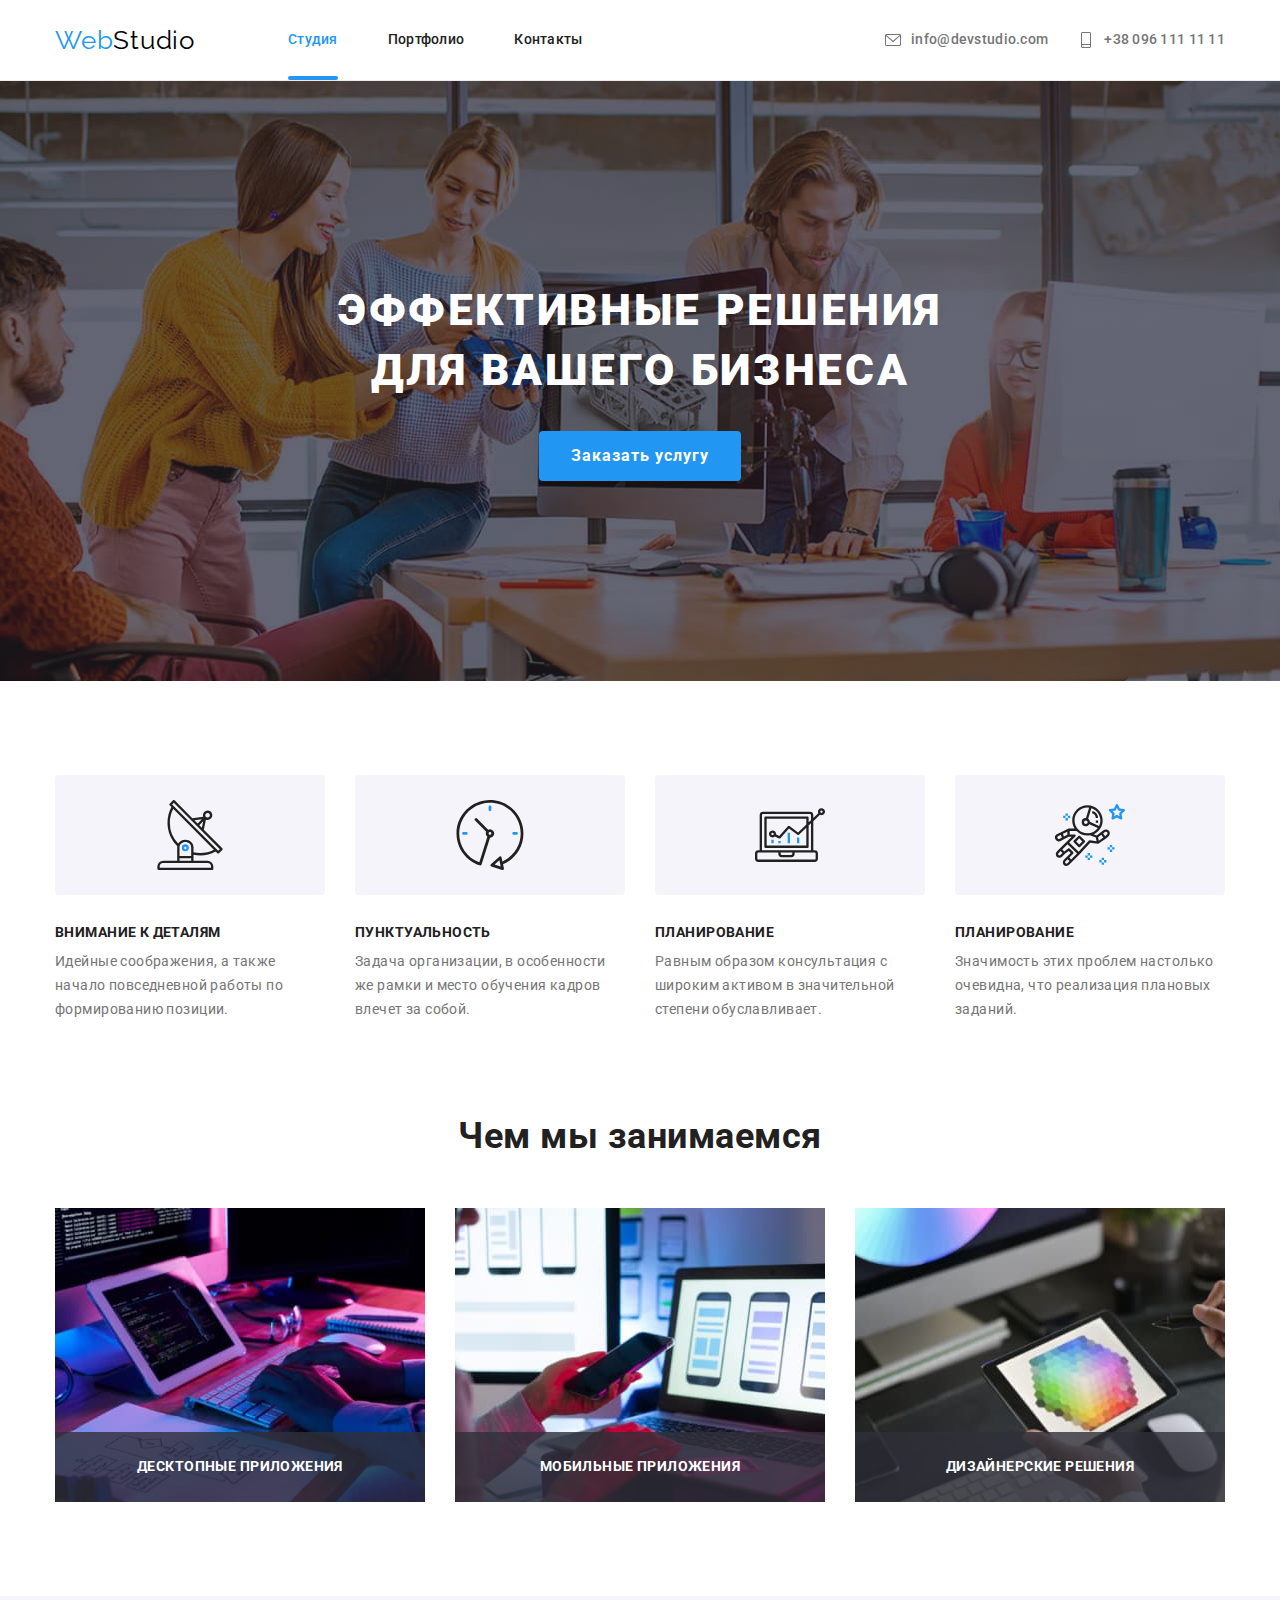
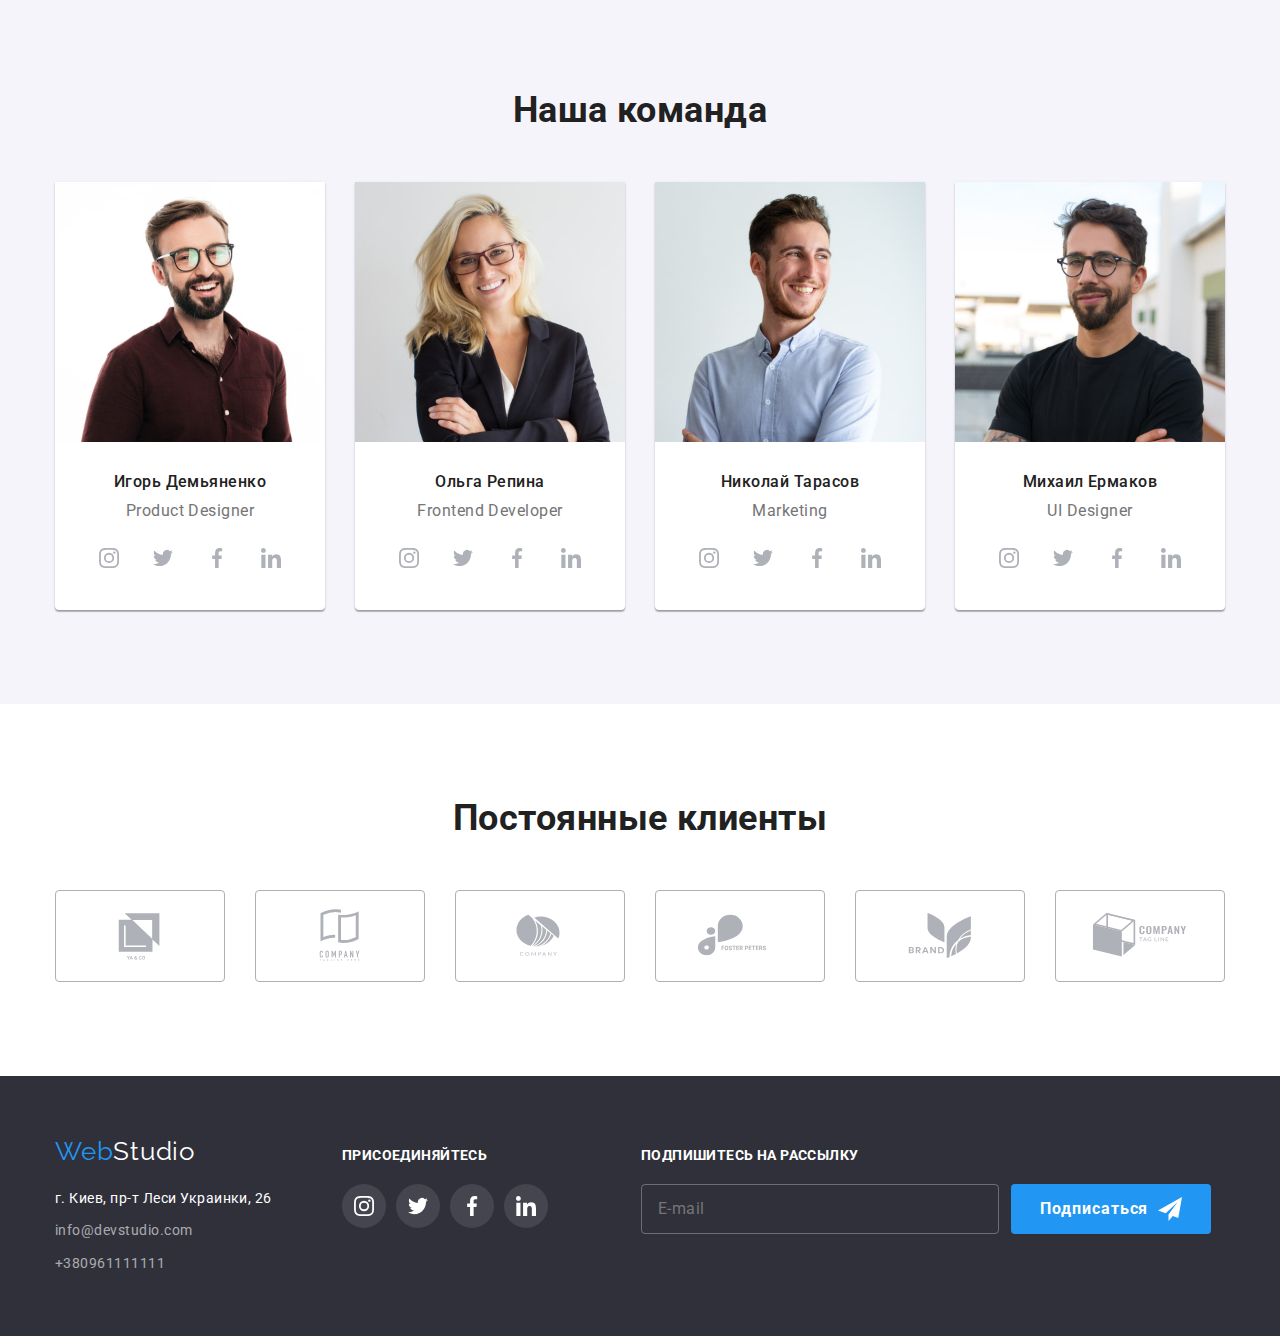
==== commit 08c99f96: "Правильная форма в футере" ====
--- a/index.html
+++ b/index.html
@@ -395,18 +395,17 @@
             </li>
           </ul>
         </div>
-        <form class="footer-form">
-          <p class="footer-form-text">Подпишитесь на рассылку</p>
-          <div class="footer-form-block">
-            <input class="footer-form-input" type="text" placeholder="E-mail">
+        <form class="footer-form-block">
+          <label>
+          <span class="footer-form-text">Подпишитесь на рассылку</span>
+              <input class="footer-form-input" type="email" placeholder="E-mail" name="email-subscribe">
+          </label>
             <button class="footer-form-button" type="submit">
               <span class="footer-form-button-text">Подписаться</span>
               <svg class="form-footer-icon" width="24px" height="24px">
                 <use href="./img/icons.svg#icon-icon-send"></use>
               </svg>
-            </button>
-            
-          </div>
+            </button>   
         </form>
       </div>                
     </footer>
--- a/css/styles.css
+++ b/css/styles.css
@@ -517,7 +517,6 @@
 
 .footer-social {
   margin-left: 70px;
-  margin-right: 93px;
 }
 
 .footer-social-title {
@@ -564,11 +563,17 @@
   fill: #ffffff;
 }
 
+/* Форма подписки */
+
 .footer-form-block {
-  display: flex;
+  width: 570px;
+  display: flex;
+  align-items: end;
+  margin-left: 93px;
 }
 
 .footer-form-text {
+  display: flex;
   font-weight: 700;
   font-size: 14px;
   line-height: 1.14;
@@ -584,7 +589,6 @@
   color: var(--text-white-color);
   background-color: transparent;
   border: 1px solid rgba(255, 255, 255, 0.3);
-  filter: drop-shadow(0px 4px 4px rgba(0, 0, 0, 0.15));
   border-radius: 4px;
   margin-right: 12px;
   padding-left: 16px;
@@ -606,7 +610,6 @@
   display: flex;
   align-items: center;
   padding-left: 29px;
-  position: relative;
 }
 
 .footer-form-button:hover,
@@ -625,9 +628,7 @@
 }
 
 .form-footer-icon {
-  position: absolute;
-  top: 13px;
-  right: 28px;
+  margin-left: 10px;
 }
 
 /* Страница Портфолио */
